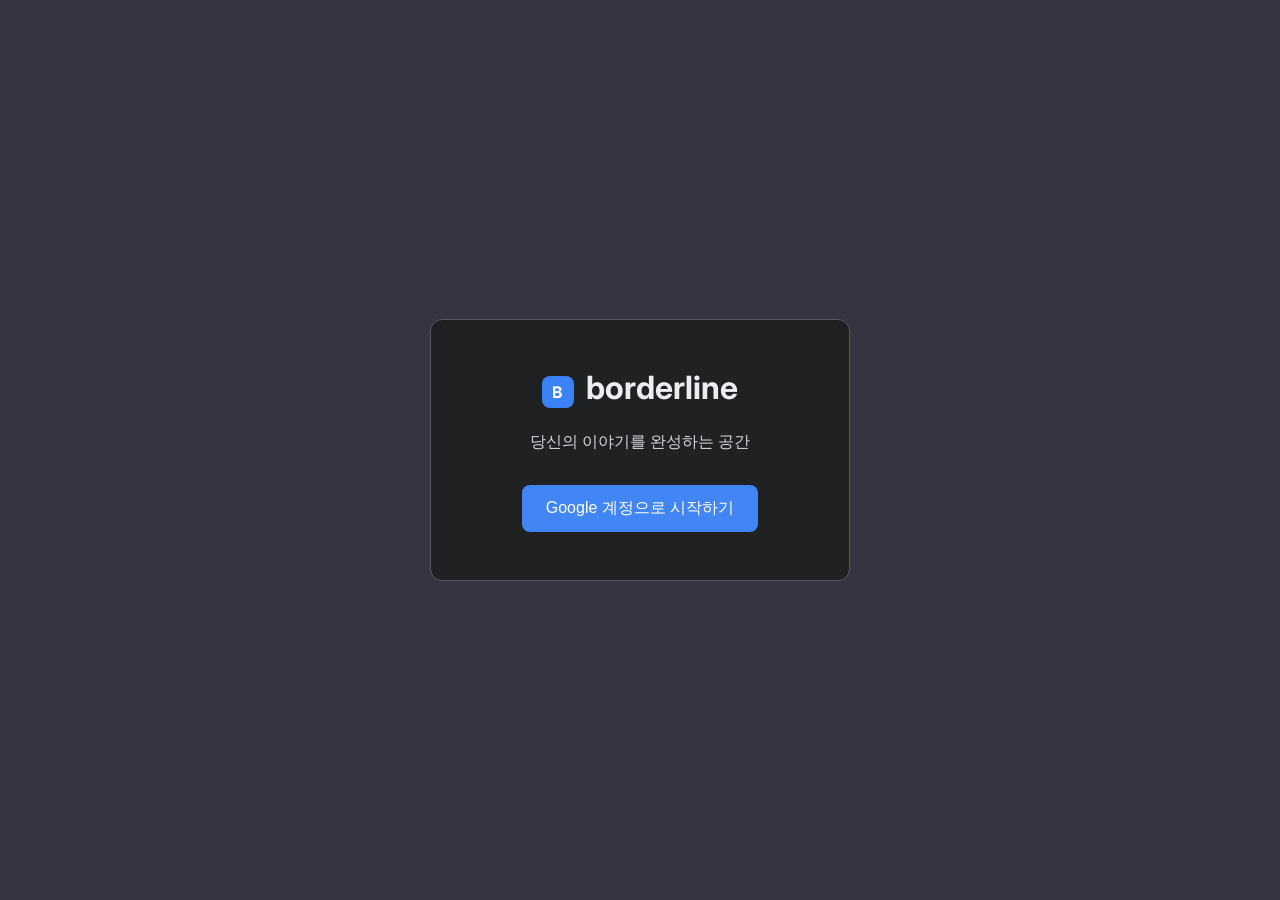
==== index/index.html @ e193ce81 "가장 최근 업데이트" ====
<!DOCTYPE html>
<html lang="ko">
<head>
    <meta charset="UTF-8">
    <meta name="viewport" content="width=device-width, initial-scale=1.0">
    <title>borderline</title>
    <link rel="stylesheet" href="style.css">
    <link href="https://fonts.googleapis.com/css2?family=Inter:wght@400;500;600;700&family=Nanum+Myeongjo:wght@400;700&display=swap" rel="stylesheet">
    <script src="https://cdnjs.cloudflare.com/ajax/libs/jspdf/2.5.1/jspdf.umd.min.js"></script>
    <script src="https://cdnjs.cloudflare.com/ajax/libs/html2canvas/1.4.1/html2canvas.min.js"></script>
    <script src="https://cdnjs.cloudflare.com/ajax/libs/dompurify/3.0.6/purify.min.js"></script>
</head>
<body>
    <div id="login-container">
        <div class="login-box">
            <div class="logo">
                <div class="logo-icon">B</div>
                <h1>borderline</h1>
            </div>
            <p>당신의 이야기를 완성하는 공간</p>
            <button id="login-btn">
                <span>Google 계정으로 시작하기</span>
            </button>
            <div id="firebase-error-message">
                <strong>Firebase 연결 실패!</strong><br>
                firebase-config.js 파일 설정을 확인해주세요.
            </div>
        </div>
    </div>

    <div id="app-container">
        <div class="overlay" id="overlay"></div>
        <nav class="sidebar" id="main-nav">
            <div class="sidebar-header">
                <div class="logo">
                    <div class="logo-icon">B</div>
                    <h2>borderline</h2>
                </div>
            </div>
            <div class="nav-tabs">
                <button class="nav-tab active" data-tab="projects">프로젝트</button>
                <button class="nav-tab" data-tab="scenes">장면</button>
                <button class="nav-tab" data-tab="characters">인물</button>
                <button class="nav-tab" data-tab="memo">메모</button>
            </div>
            <div class="nav-content">
                <div class="tab-pane active" id="projects-pane">
                    <div class="project-list" id="project-list"></div>
                </div>
                <div class="tab-pane" id="scenes-pane">
                    <div class="scene-list" id="scene-list">장면 없음</div>
                </div>
                <div class="tab-pane" id="characters-pane">
                    <div class="character-list" id="character-list">등장인물 없음</div>
                </div>
                <div class="tab-pane" id="memo-pane">
                    <textarea id="memo-editor" placeholder="메모를 입력하세요..."></textarea>
                </div>
            </div>
            <div class="sidebar-footer">
                 <button class="add-project-btn" id="add-project-btn">
                    <span>새 프로젝트 만들기</span>
                </button>
                <div class="user-profile">
                    <img id="user-photo" src="" alt="">
                    <span id="user-name"></span>
                    <button id="logout-btn" class="icon-btn" title="로그아웃">X</button>
                </div>
            </div>
        </nav>

        <main class="main-content">
            <header class="header">
                <div class="header-group">
                    <button class="icon-btn" id="toggle-nav-btn">☰</button>
                    <div id="current-project-title-wrapper">
                        <div id="current-project-title">프로젝트를 선택하세요</div>
                        <button class="icon-btn" id="rename-project-btn">✎</button>
                    </div>
                </div>
                <div class="header-group">
                    <div class="save-status" id="save-status">
                        <div class="save-indicator"></div>
                        <span></span>
                    </div>
                    <div class="zoom-controls" id="zoom-controls">
                        <button class="icon-btn" id="zoom-out-btn">-</button>
                        <button class="zoom-reset-btn" id="zoom-reset-btn">100%</button>
                        <button class="icon-btn" id="zoom-in-btn">+</button>
                    </div>
                    <button class="action-btn" id="export-btn">내보내기</button>
                </div>
            </header>

            <div class="editor-area">
                <div class="editor-toolbar">
                    <div class="format-buttons">
                        <button class="format-btn" data-type="scene-heading">장면</button>
                        <button class="format-btn" data-type="action">행동</button>
                        <button class="format-btn" data-type="character">인물</button>
                        <button class="format-btn" data-type="dialogue">대사</button>
                        <button class="format-btn" data-type="parenthetical">지시</button>
                    </div>
                </div>
                <div class="screenplay-container" id="screenplay-container">
                    <div class="screenplay-editor" id="editor" contenteditable="true" spellcheck="false"></div>
                </div>
            </div>
        </main>
    </div>

    <div class="modal-overlay" id="new-project-modal">
        <div class="modal-content">
            <h3>새 프로젝트 만들기</h3>
            <input type="text" id="new-project-name" placeholder="프로젝트 이름">
            <div class="modal-actions">
                <button class="modal-btn secondary" data-action="close">취소</button>
                <button class="modal-btn primary" id="create-project-btn">만들기</button>
            </div>
        </div>
    </div>
    <div class="modal-overlay" id="export-modal">
        <div class="modal-content">
            <h3>내보내기</h3>
            <div class="export-options">
                <button class="export-option" data-format="txt">텍스트 파일 (.txt)</button>
                <button class="export-option" data-format="pdf">PDF 문서 (.pdf)</button>
            </div>
            <div class="modal-actions">
                <button class="modal-btn secondary" data-action="close">닫기</button>
            </div>
        </div>
    </div>
    <div class="modal-overlay" id="confirm-delete-modal">
        <div class="modal-content">
            <h3>삭제 확인</h3>
            <p id="confirm-delete-message"></p>
            <div class="modal-actions">
                <button class="modal-btn secondary" data-action="close">취소</button>
                <button class="modal-btn danger" id="confirm-delete-btn">삭제</button>
            </div>
        </div>
    </div>
    <div class="modal-overlay" id="rename-project-modal">
        <div class="modal-content">
            <h3>이름 변경</h3>
            <input type="text" id="rename-project-name">
            <div class="modal-actions">
                <button class="modal-btn secondary" data-action="close">취소</button>
                <button class="modal-btn primary" id="save-rename-btn">저장</button>
            </div>
        </div>
    </div>
    
    <div id="toast-container"></div>
    
    <script type="module" src="main.js"></script>
</body>
</html>
---- index/style.css ----
/* --- 기본 & 폰트 설정 --- */
@import url('https://fonts.googleapis.com/css2?family=Inter:wght@400;500;600;700&family=Nanum+Myeongjo:wght@400;700&display=swap');

:root {
    --bg-dark-1: #202123; --bg-dark-2: #343541; --bg-dark-3: #444654;
    --text-light-1: #ececf1; --text-light-2: #d1d5db; --text-light-3: #8e8ea0;
    --accent-blue: #3b82f6; --accent-blue-hover: #60a5fa;
    --accent-red: #ef4444; --accent-yellow: #f59e0b;
    --border-color: #565869; --paper-bg: #fdfdfd;
    --font-sans: 'Inter', sans-serif; --font-serif: 'Nanum Myeongjo', serif;
}

* { margin: 0; padding: 0; box-sizing: border-box; }
body {
    font-family: var(--font-sans); background: var(--bg-dark-1);
    color: var(--text-light-1); height: 100vh; overflow: hidden;
}

/* --- 로그인 화면 --- */
#login-container {
    display: flex; flex-direction: column; align-items: center;
    justify-content: center; height: 100vh; gap: 2rem;
    background: var(--bg-dark-2);
}
.login-box {
    background: var(--bg-dark-1); padding: 3rem; border-radius: 12px;
    text-align: center; border: 1px solid var(--border-color);
    width: 90%; max-width: 420px;
}
.login-box .logo { justify-content: center; margin-bottom: 1rem; }
.login-box h1 { font-size: 2rem; margin-bottom: 0.5rem; }
.login-box p { color: var(--text-light-2); margin-bottom: 2rem; }
#login-btn {
    background: #4285F4; color: white; border: none;
    padding: 0.8rem 1.5rem; font-size: 1rem; border-radius: 8px;
    cursor: pointer; transition: background-color 0.2s;
    display: inline-flex; align-items: center; gap: 0.8rem;
}
#login-btn:hover { background: #5a95f5; }
#login-btn:disabled { background-color: #555; cursor: not-allowed; }
#login-btn svg { width: 24px; height: 24px; }
#firebase-error-message {
    display: none; color: #fca5a5; background: #450a0a;
    padding: 1rem; border-radius: 8px; margin-top: 1.5rem;
    text-align: left; max-width: 400px; border: 1px solid #7f1d1d;
}

/* --- 메인 앱 레이아웃 --- */
#app-container { display: none; height: 100vh; flex-direction: row; position: relative; }

.main-content {
    display: grid;
    grid-template-rows: 60px 1fr;
    flex-grow: 1;
    overflow: hidden;
}

.header {
    background: var(--bg-dark-2); padding: 0 1.5rem;
    border-bottom: 1px solid var(--border-color);
    display: flex; justify-content: space-between; align-items: center;
    height: 60px; flex-shrink: 0;
}
.header-group { display: flex; align-items: center; gap: 1rem; }
#current-project-title-wrapper {
    display: flex; align-items: center; gap: 0.25rem;
    padding: 0.25rem; border-radius: 6px;
    transition: background-color 0.2s;
}
#current-project-title-wrapper.editable:hover {
    background-color: var(--bg-dark-3);
}
#current-project-title {
    font-weight: 500; color: var(--text-light-2);
    white-space: nowrap; overflow: hidden; text-overflow: ellipsis; max-width: 30vw;
}
#rename-project-btn {
    visibility: hidden; opacity: 0; transition: opacity 0.2s;
}
#current-project-title-wrapper.editable:hover #rename-project-btn {
    visibility: visible; opacity: 1;
}

/* --- 사이드바 (네비게이션) --- */
.sidebar {
    width: 280px; background: var(--bg-dark-1);
    flex-shrink: 0; display: flex; flex-direction: column;
    transition: margin-left 0.3s ease; border-right: 1px solid var(--border-color);
}
.sidebar.collapsed { margin-left: -280px; }
.sidebar-header { padding: 0.75rem; border-bottom: 1px solid var(--border-color); }
.sidebar-header .logo { padding: 0.5rem; }
.nav-tabs { display: flex; border-bottom: 1px solid var(--border-color); flex-shrink: 0; }
.nav-tab {
    flex: 1; padding: 0.8rem; background: transparent; border: none;
    color: var(--text-light-2); font-size: 0.9rem; cursor: pointer;
    transition: all 0.2s;
}
.nav-tab.active { color: var(--text-light-1); background: var(--bg-dark-2); font-weight: 600; }
.nav-content { flex-grow: 1; overflow-y: auto; padding: 0.75rem; }
.tab-pane { display: none; }
.tab-pane.active { display: block; }

/* [추가] 메모 에디터 스타일 */
#memo-pane { height: 100%; }
#memo-editor {
    width: 100%;
    height: 100%;
    background-color: var(--bg-dark-2);
    border: 1px solid var(--border-color);
    border-radius: 8px;
    padding: 1rem;
    color: var(--text-light-1);
    font-family: var(--font-sans);
    font-size: 0.95rem;
    line-height: 1.6;
    resize: none;
    outline: none;
}
#memo-editor:focus {
    border-color: var(--accent-blue);
}


.project-list, .scene-list, .character-list { list-style: none; }
.project-item, .scene-item, .character-item {
    padding: 0.75rem 1rem; border-radius: 8px; cursor: pointer;
    margin-bottom: 0.25rem; display: flex; justify-content: space-between;
    align-items: center; transition: background-color 0.2s;
    white-space: nowrap; overflow: hidden; text-overflow: ellipsis;
}
.project-item:hover, .scene-item:hover, .character-item:hover { background: var(--bg-dark-2); }
.project-item.active { background: var(--bg-dark-3); }
.delete-project-btn {
    background: none; border: none; color: var(--text-light-3);
    cursor: pointer; font-size: 1.2rem; opacity: 0; transition: opacity 0.2s;
}
.project-item:hover .delete-project-btn { opacity: 1; }
.sidebar-footer {
    padding: 1rem; border-top: 1px solid var(--border-color);
    display: flex; flex-direction: column; gap: 1rem;
}
.add-project-btn {
    width: 100%; padding: 0.75rem 1rem;
    background: var(--bg-dark-3); border: 1px solid var(--border-color);
    color: var(--text-light-1); border-radius: 8px; cursor: pointer;
    display: flex; align-items: center; gap: 0.75rem;
    font-size: 0.9rem; transition: background-color 0.2s;
}
.add-project-btn:hover { background-color: var(--bg-dark-2); }
.add-project-btn svg { width: 20px; height: 20px; }
.user-profile { display: flex; align-items: center; gap: 0.8rem; width: 100%; }
.user-profile img { width: 32px; height: 32px; border-radius: 50%; }
#user-name { font-weight: 500; flex-grow: 1; }

/* --- 에디터 --- */
.editor-area {
    display: grid; grid-template-rows: auto 1fr;
    background: var(--bg-dark-2); min-height: 0; position: relative;
}
.editor-toolbar {
    padding: 0.8rem 1.5rem; background: var(--bg-dark-1);
    border-bottom: 1px solid var(--border-color);
    display: flex; align-items: center; gap: 1rem;
}
.format-buttons { display: flex; gap: 0.5rem; }
.format-btn {
    padding: 0.4rem 0.8rem; background: var(--bg-dark-3);
    border: 1px solid var(--border-color); border-radius: 6px;
    color: var(--text-light-2); font-size: 0.8rem; cursor: pointer;
}
.format-btn.active { background: var(--accent-blue); color: white; border-color: var(--accent-blue); }
.screenplay-container {
    padding: 2rem; overflow: auto;
}
.screenplay-editor {
    background: var(--paper-bg); color: #111;
    width: 8.5in; margin: 0 auto; padding: 1in;
    font-family: var(--font-serif); font-size: 12pt;
    line-height: 1.5; outline: none; min-height: 11in;
    box-shadow: 0 5px 25px rgba(0,0,0,0.3);
    transform-origin: top center;
    transition: transform 0.2s ease-in-out;
}
.element { min-height: 1.5em; }
.element:empty:not(:focus):before { content: attr(data-placeholder); color: #aaa; cursor: text; }
.scene-heading { font-weight: bold; text-transform: uppercase; margin: 1.5rem 0 1rem 0; padding-top: 1.5rem; }
.action { margin: 1rem 0; max-width: 6in; }
.character { text-align: center; margin: 1rem 0 0.2rem 0; padding-left: 2in; padding-right: 2in; }
.dialogue { max-width: 3.7in; margin: 0 auto 1rem auto; text-align: left; }
.parenthetical { max-width: 2.5in; margin: 0 auto -0.8rem auto; text-align: center; color: #666; }

/* --- 공통 컴포넌트 --- */
.icon-btn {
    background: none; border: none; color: var(--text-light-2);
    cursor: pointer; padding: 0.5rem; border-radius: 6px;
    display: flex; align-items: center; justify-content: center;
    transition: background-color 0.2s, color 0.2s;
}
.icon-btn:hover { background: var(--bg-dark-3); color: var(--text-light-1); }
.icon-btn .icon { width: 20px; height: 20px; fill: currentColor; }
.action-btn {
    padding: 0.6rem 1.2rem; background: var(--bg-dark-3);
    color: var(--text-light-1); border: 1px solid var(--border-color);
    border-radius: 8px; font-size: 0.9rem; cursor: pointer;
    display: flex; align-items: center; gap: 0.5rem;
    font-weight: 500; transition: background-color 0.2s;
}
.action-btn:hover { background-color: var(--bg-dark-1); }
.action-btn svg { width: 20px; height: 20px; }

.zoom-controls {
    display: flex; align-items: center;
    background: var(--bg-dark-1); border: 1px solid var(--border-color);
    border-radius: 8px;
}
.zoom-controls .icon-btn {
    padding: 0.6rem;
    font-size: 1.2rem;
    font-weight: bold;
    line-height: 1;
}
.zoom-controls .icon-btn:hover { background: var(--bg-dark-3); }
.zoom-reset-btn {
    background: none; border: none; color: var(--text-light-2);
    padding: 0 0.75rem; font-size: 0.8rem; cursor: pointer;
    border-left: 1px solid var(--border-color);
    border-right: 1px solid var(--border-color);
}


.tooltip-container { position: relative; }
.tooltip-content {
    display: none; position: absolute; top: 120%; left: 50%;
    transform: translateX(-50%); background: var(--bg-dark-3);
    color: var(--text-light-1); border: 1px solid var(--border-color);
    border-radius: 8px; padding: 1rem; width: 300px;
    box-shadow: 0 4px 12px rgba(0,0,0,0.3); z-index: 10;
}
.tooltip-container:hover .tooltip-content { display: block; }
.tooltip-content strong { display: block; margin-bottom: 0.75rem; }
.tooltip-content p { font-size: 0.85rem; color: var(--text-light-2); line-height: 1.5; }
.tooltip-content p:not(:last-child) { margin-bottom: 0.5rem; }

.logo { display: flex; align-items: center; gap: 0.8rem; }
.logo-icon {
    width: 32px; height: 32px; background: var(--accent-blue);
    border-radius: 8px; display: flex; align-items: center;
    justify-content: center; font-weight: bold; color: white;
}
.save-status { display: flex; align-items: center; gap: 0.5rem; color: var(--text-light-3); font-size: 0.85rem;}
.save-indicator {
    width: 8px; height: 8px; border-radius: 50%;
    background: var(--text-light-3); transition: background-color 0.3s;
}
.save-status.saving .save-indicator { background: var(--accent-yellow); }
.save-status.saved .save-indicator { background: #10b981; }

.modal-overlay {
    position: fixed; top: 0; left: 0; width: 100%; height: 100%;
    background: rgba(0,0,0,0.6); z-index: 100;
    display: none; align-items: center; justify-content: center;
    backdrop-filter: blur(4px);
    opacity: 0; transition: opacity 0.2s ease-in-out;
}
.modal-overlay.show { display: flex; opacity: 1; }
.modal-content {
    background: var(--bg-dark-2); padding: 2rem; border-radius: 12px;
    border: 1px solid var(--border-color); width: 90%; max-width: 400px;
    transform: scale(0.95); transition: transform 0.2s ease-in-out;
}
.modal-overlay.show .modal-content { transform: scale(1); }
.modal-content h3 { margin-bottom: 1rem; }
.modal-content input[type="text"], .modal-content textarea {
    width: 100%; padding: 0.8rem; background: var(--bg-dark-1);
    border: 1px solid var(--border-color); border-radius: 6px;
    color: var(--text-light-1); font-size: 1rem; margin-bottom: 1.5rem;
    resize: vertical;
}
.modal-actions { display: flex; justify-content: flex-end; gap: 1rem; }
.modal-btn {
    padding: 0.6rem 1.2rem; border-radius: 6px; border: none;
    cursor: pointer; font-weight: 500; transition: background-color 0.2s;
}
.modal-btn.secondary { background: var(--bg-dark-3); color: var(--text-light-2); }
.modal-btn.secondary:hover { background: #555; }
.modal-btn.primary { background: var(--accent-blue); color: white; }
.modal-btn.primary:hover { background: var(--accent-blue-hover); }
.modal-btn.primary:disabled { background-color: #555; cursor: not-allowed; }
.modal-btn.danger { background: var(--accent-red); color: white; }
.modal-btn.danger:hover { background: #f87171; }

.export-options { display: flex; flex-direction: column; gap: 1rem; }
.export-option {
    display: flex; align-items: center; gap: 1rem; text-align: left;
    padding: 1rem; background: var(--bg-dark-3); border: 1px solid var(--border-color);
    border-radius: 8px; color: var(--text-light-1); cursor: pointer;
}
.export-option:hover { border-color: var(--accent-blue); }
.export-icon { font-size: 2rem; }
.export-option p { color: var(--text-light-3); font-size: 0.8rem; }

/* --- 알림 (토스트) 스타일 --- */
#toast-container {
    position: fixed; bottom: 20px; right: 20px; z-index: 200;
    display: flex; flex-direction: column; gap: 10px;
}
.toast {
    background-color: var(--bg-dark-3); color: var(--text-light-1);
    padding: 12px 20px; border-radius: 8px; border: 1px solid var(--border-color);
    box-shadow: 0 4px 12px rgba(0, 0, 0, 0.3); opacity: 0;
    transform: translateX(100%); animation: slideIn 0.3s forwards, fadeOut 0.3s 2.7s forwards;
    display: flex; align-items: center; justify-content: space-between; gap: 1rem;
}
.toast.error {
    background-color: #450a0a; border-color: #7f1d1d; color: #fca5a5;
}
.toast.warning {
    background-color: #4a2c0d; border-color: #92400e; color: #fbbf24;
}
.toast-btn {
    padding: 0.4rem 0.8rem; border-radius: 6px; border: none; cursor: pointer;
    background-color: rgba(255,255,255,0.1); color: var(--text-light-1);
}
@keyframes slideIn { to { opacity: 1; transform: translateX(0); } }
@keyframes fadeOut { to { opacity: 0; transform: translateX(100%); } }

/* --- 반응형 디자인 --- */
.overlay { display: none; }
@media (max-width: 1024px) {
    .sidebar { width: 260px; }
    .screenplay-editor { width: 100%; max-width: 8.5in; padding: 1in 0.75in; }
}
@media (max-width: 768px) {
    body { -webkit-overflow-scrolling: touch; }
    .sidebar {
        position: fixed; top: 0; left: 0; height: 100%; z-index: 1000;
        transform: translateX(-100%); transition: transform 0.3s ease-in-out;
    }
    .sidebar:not(.collapsed) { transform: translateX(0); }
    .sidebar.collapsed { margin-left: 0; transform: translateX(-100%); }
    .overlay {
        display: block; position: fixed; top: 0; left: 0; width: 100%; height: 100%;
        background: rgba(0,0,0,0.5); z-index: 999; opacity: 0;
        pointer-events: none; transition: opacity 0.3s ease-in-out;
    }
    .overlay.show { opacity: 1; pointer-events: auto; }
    .header { padding: 0 0.5rem; gap: 0.5rem; }
    #current-project-title-wrapper { gap: 0; }
    #current-project-title { max-width: 35vw; font-size: 0.9rem; }
    .header-group { gap: 0.5rem; }
    .header-group .save-status span { display: none; }
    .action-btn { padding: 0.6rem; }
    .action-btn span { display: none; }
    .zoom-controls { display: none; }
    .screenplay-container { padding: 1rem; }
    .screenplay-editor {
        width: 100%; min-height: calc(100vh - 120px);
        padding: 1.5rem 1rem; font-size: 11pt; box-shadow: none;
    }
    .action, .character, .dialogue, .parenthetical {
        max-width: 100%; padding-left: 0; padding-right: 0; margin-left: auto; margin-right: auto;
    }
    .character { text-align: left; margin-left: 25%; }
    .dialogue { text-align: left; margin-left: 15%; margin-right: 15%; }
    .parenthetical { text-align: left; margin-left: 20%; }
    .editor-toolbar { padding: 0.5rem; flex-wrap: wrap; }
    .format-buttons { flex-wrap: wrap; gap: 0.25rem; }
    .format-btn { padding: 0.3rem 0.6rem; }
    .tooltip-container { display: none; }
}
.header-copyright {
    color: var(--text-light-3); font-size: 0.8rem; margin-right: 1rem;
}
@media (max-width: 768px) {
    .header-copyright { display: none; }
}
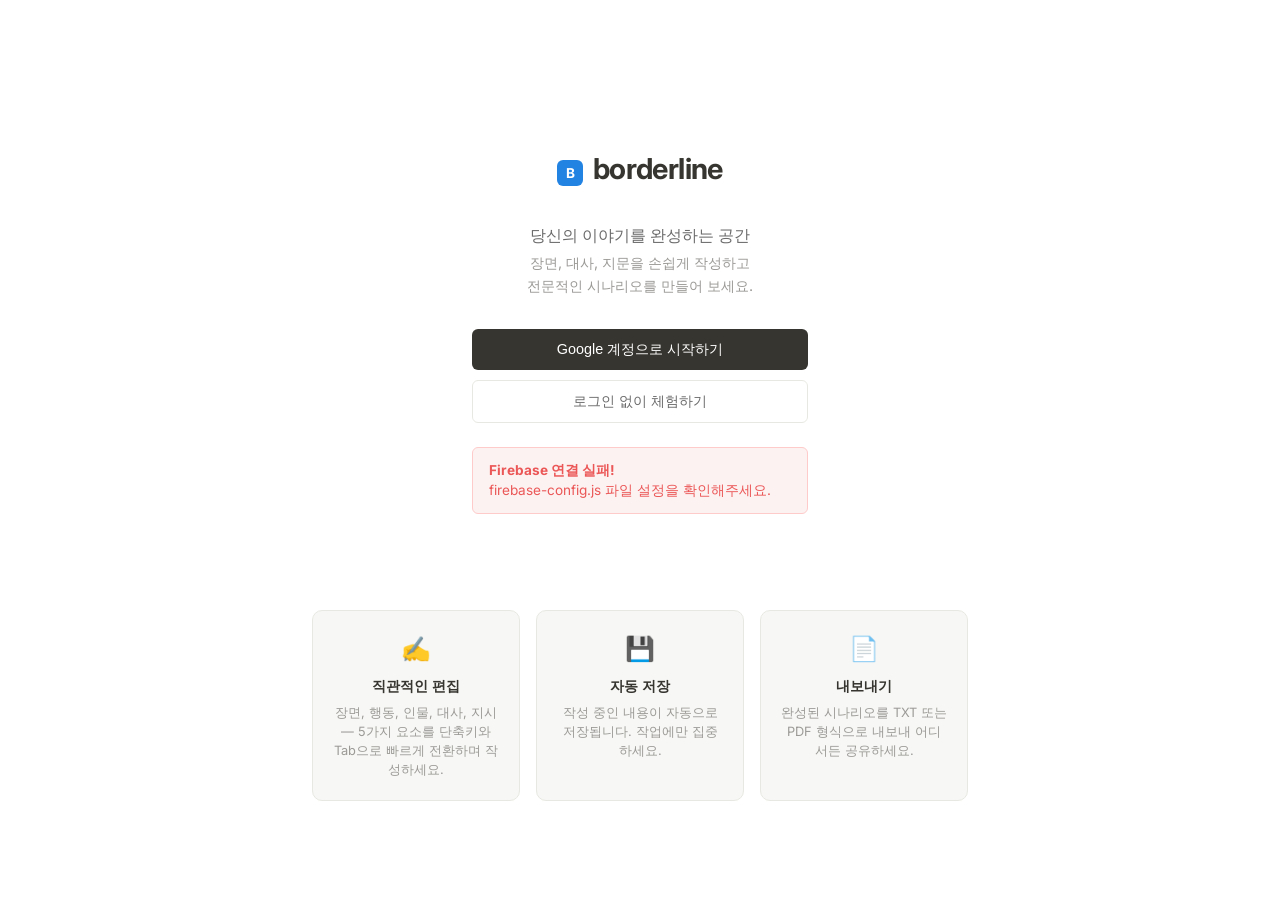
==== commit 9b589cf4: "이사 왔습니다" ====
--- a/index/index.html
+++ b/index/index.html
@@ -3,7 +3,24 @@
 <head>
     <meta charset="UTF-8">
     <meta name="viewport" content="width=device-width, initial-scale=1.0">
-    <title>borderline</title>
+    <meta name="description" content="Borderline - 당신의 이야기를 완성하는 시나리오 에디터. 장면, 대사, 지문을 손쉽게 작성하고 관리하세요.">
+    <meta name="keywords" content="시나리오, 에디터, 각본, 스크린플레이, screenplay editor, 글쓰기, 창작">
+    <meta name="author" content="Borderline">
+    <meta name="theme-color" content="#ffffff">
+
+    <!-- Open Graph -->
+    <meta property="og:type" content="website">
+    <meta property="og:title" content="Borderline — 시나리오 에디터">
+    <meta property="og:description" content="당신의 이야기를 완성하는 공간. 장면, 대사, 지문을 손쉽게 작성하고 PDF로 내보내세요.">
+    <meta property="og:site_name" content="Borderline">
+
+    <!-- Twitter Card -->
+    <meta name="twitter:card" content="summary">
+    <meta name="twitter:title" content="Borderline — 시나리오 에디터">
+    <meta name="twitter:description" content="당신의 이야기를 완성하는 공간. 장면, 대사, 지문을 손쉽게 작성하고 PDF로 내보내세요.">
+
+    <title>Borderline — 시나리오 에디터</title>
+    <link rel="icon" href="data:image/svg+xml,<svg xmlns='http://www.w3.org/2000/svg' viewBox='0 0 100 100'><rect width='100' height='100' rx='20' fill='%233b82f6'/><text x='50%25' y='55%25' dominant-baseline='middle' text-anchor='middle' font-size='60' font-weight='bold' fill='white'>B</text></svg>">
     <link rel="stylesheet" href="style.css">
     <link href="https://fonts.googleapis.com/css2?family=Inter:wght@400;500;600;700&family=Nanum+Myeongjo:wght@400;700&display=swap" rel="stylesheet">
     <script src="https://cdnjs.cloudflare.com/ajax/libs/jspdf/2.5.1/jspdf.umd.min.js"></script>
@@ -12,18 +29,45 @@
 </head>
 <body>
     <div id="login-container">
-        <div class="login-box">
-            <div class="logo">
-                <div class="logo-icon">B</div>
-                <h1>borderline</h1>
-            </div>
-            <p>당신의 이야기를 완성하는 공간</p>
-            <button id="login-btn">
-                <span>Google 계정으로 시작하기</span>
-            </button>
-            <div id="firebase-error-message">
-                <strong>Firebase 연결 실패!</strong><br>
-                firebase-config.js 파일 설정을 확인해주세요.
+        <div class="landing-page">
+            <div class="landing-hero">
+                <div class="login-box">
+                    <div class="logo">
+                        <div class="logo-icon">B</div>
+                        <h1>borderline</h1>
+                    </div>
+                    <p class="landing-tagline">당신의 이야기를 완성하는 공간</p>
+                    <p class="landing-description">장면, 대사, 지문을 손쉽게 작성하고<br>전문적인 시나리오를 만들어 보세요.</p>
+                    <div class="landing-buttons">
+                        <button id="login-btn">
+                            <span>Google 계정으로 시작하기</span>
+                        </button>
+                        <button id="guest-btn" class="guest-login-btn">
+                            <span>로그인 없이 체험하기</span>
+                        </button>
+                    </div>
+                    <div id="firebase-error-message">
+                        <strong>Firebase 연결 실패!</strong><br>
+                        firebase-config.js 파일 설정을 확인해주세요.
+                    </div>
+                </div>
+            </div>
+            <div class="landing-features">
+                <div class="feature-card">
+                    <div class="feature-icon">✍️</div>
+                    <h3>직관적인 편집</h3>
+                    <p>장면, 행동, 인물, 대사, 지시 — 5가지 요소를 단축키와 Tab으로 빠르게 전환하며 작성하세요.</p>
+                </div>
+                <div class="feature-card">
+                    <div class="feature-icon">💾</div>
+                    <h3>자동 저장</h3>
+                    <p>작성 중인 내용이 자동으로 저장됩니다. 작업에만 집중하세요.</p>
+                </div>
+                <div class="feature-card">
+                    <div class="feature-icon">📄</div>
+                    <h3>내보내기</h3>
+                    <p>완성된 시나리오를 TXT 또는 PDF 형식으로 내보내 어디서든 공유하세요.</p>
+                </div>
             </div>
         </div>
     </div>
@@ -38,7 +82,7 @@
                 </div>
             </div>
             <div class="nav-tabs">
-                <button class="nav-tab active" data-tab="projects">프로젝트</button>
+                <button class="nav-tab active" data-tab="projects">시나리오</button>
                 <button class="nav-tab" data-tab="scenes">장면</button>
                 <button class="nav-tab" data-tab="characters">인물</button>
                 <button class="nav-tab" data-tab="memo">메모</button>
@@ -59,7 +103,7 @@
             </div>
             <div class="sidebar-footer">
                  <button class="add-project-btn" id="add-project-btn">
-                    <span>새 프로젝트 만들기</span>
+                    <span>새 시나리오 추가</span>
                 </button>
                 <div class="user-profile">
                     <img id="user-photo" src="" alt="">
@@ -74,7 +118,7 @@
                 <div class="header-group">
                     <button class="icon-btn" id="toggle-nav-btn">☰</button>
                     <div id="current-project-title-wrapper">
-                        <div id="current-project-title">프로젝트를 선택하세요</div>
+                        <div id="current-project-title">시나리오를 선택하세요</div>
                         <button class="icon-btn" id="rename-project-btn">✎</button>
                     </div>
                 </div>
@@ -83,11 +127,17 @@
                         <div class="save-indicator"></div>
                         <span></span>
                     </div>
+                    <div class="undo-redo-controls">
+                        <button class="icon-btn" id="undo-btn" title="실행 취소 (Ctrl+Z)">↩</button>
+                        <button class="icon-btn" id="redo-btn" title="다시 실행 (Ctrl+Y)">↪</button>
+                    </div>
                     <div class="zoom-controls" id="zoom-controls">
                         <button class="icon-btn" id="zoom-out-btn">-</button>
                         <button class="zoom-reset-btn" id="zoom-reset-btn">100%</button>
                         <button class="icon-btn" id="zoom-in-btn">+</button>
                     </div>
+                    <button class="icon-btn" id="theme-toggle-btn" title="테마 전환">☀</button>
+                    <button class="icon-btn" id="help-btn" title="단축키 도움말">?</button>
                     <button class="action-btn" id="export-btn">내보내기</button>
                 </div>
             </header>
@@ -101,6 +151,8 @@
                         <button class="format-btn" data-type="dialogue">대사</button>
                         <button class="format-btn" data-type="parenthetical">지시</button>
                     </div>
+                    <span class="toolbar-divider"></span>
+                    <span class="toolbar-hint" id="toolbar-hint">Enter로 다음 형식 자동 전환</span>
                 </div>
                 <div class="screenplay-container" id="screenplay-container">
                     <div class="screenplay-editor" id="editor" contenteditable="true" spellcheck="false"></div>
@@ -111,11 +163,11 @@
 
     <div class="modal-overlay" id="new-project-modal">
         <div class="modal-content">
-            <h3>새 프로젝트 만들기</h3>
-            <input type="text" id="new-project-name" placeholder="프로젝트 이름">
+            <h3>새 시나리오 추가</h3>
+            <input type="text" id="new-project-name" placeholder="시나리오 이름">
             <div class="modal-actions">
                 <button class="modal-btn secondary" data-action="close">취소</button>
-                <button class="modal-btn primary" id="create-project-btn">만들기</button>
+                <button class="modal-btn primary" id="create-project-btn">추가</button>
             </div>
         </div>
     </div>
@@ -153,6 +205,39 @@
     </div>
     
     <div id="toast-container"></div>
+
+    <!-- 단축키 도움말 모달 -->
+    <div class="modal-overlay" id="help-modal">
+        <div class="modal-content help-modal-content">
+            <h3>키보드 단축키</h3>
+            <div class="shortcut-list">
+                <div class="shortcut-group">
+                    <h4>요소 전환</h4>
+                    <div class="shortcut-item"><kbd>Ctrl</kbd>+<kbd>1</kbd><span>장면</span></div>
+                    <div class="shortcut-item"><kbd>Ctrl</kbd>+<kbd>2</kbd><span>행동</span></div>
+                    <div class="shortcut-item"><kbd>Ctrl</kbd>+<kbd>3</kbd><span>인물</span></div>
+                    <div class="shortcut-item"><kbd>Ctrl</kbd>+<kbd>4</kbd><span>대사</span></div>
+                    <div class="shortcut-item"><kbd>Ctrl</kbd>+<kbd>5</kbd><span>지시</span></div>
+                    <div class="shortcut-item"><kbd>Tab</kbd><span>요소 타입 순환</span></div>
+                </div>
+                <div class="shortcut-group">
+                    <h4>편집</h4>
+                    <div class="shortcut-item"><kbd>Enter</kbd><span>다음 추천 요소 추가</span></div>
+                    <div class="shortcut-item"><kbd>Shift</kbd>+<kbd>Enter</kbd><span>같은 타입으로 줄바꿈</span></div>
+                    <div class="shortcut-item"><kbd>Backspace</kbd><span>빈 요소 삭제</span></div>
+                    <div class="shortcut-item"><kbd>Ctrl</kbd>+<kbd>Z</kbd><span>실행 취소</span></div>
+                    <div class="shortcut-item"><kbd>Ctrl</kbd>+<kbd>Y</kbd><span>다시 실행</span></div>
+                </div>
+                <div class="shortcut-group">
+                    <h4>Enter 자동 전환 순서</h4>
+                    <div class="shortcut-item"><span style="color:var(--text-primary)">장면 → 행동 → 인물 → 대사 → 인물 → ...</span></div>
+                </div>
+            </div>
+            <div class="modal-actions">
+                <button class="modal-btn secondary" data-action="close">닫기</button>
+            </div>
+        </div>
+    </div>
     
     <script type="module" src="main.js"></script>
 </body>
--- a/index/style.css
+++ b/index/style.css
@@ -1,377 +1,1046 @@
-/* --- 기본 & 폰트 설정 --- */
+/* ============================
+   Borderline — 미니멀 시나리오 에디터
+   Notion-inspired minimalist design
+   ============================ */
+
 @import url('https://fonts.googleapis.com/css2?family=Inter:wght@400;500;600;700&family=Nanum+Myeongjo:wght@400;700&display=swap');
 
+/* --- 커스텀 프로퍼티 --- */
 :root {
-    --bg-dark-1: #202123; --bg-dark-2: #343541; --bg-dark-3: #444654;
-    --text-light-1: #ececf1; --text-light-2: #d1d5db; --text-light-3: #8e8ea0;
-    --accent-blue: #3b82f6; --accent-blue-hover: #60a5fa;
-    --accent-red: #ef4444; --accent-yellow: #f59e0b;
-    --border-color: #565869; --paper-bg: #fdfdfd;
-    --font-sans: 'Inter', sans-serif; --font-serif: 'Nanum Myeongjo', serif;
-}
-
-* { margin: 0; padding: 0; box-sizing: border-box; }
+    --bg-primary: #ffffff;
+    --bg-secondary: #f7f7f5;
+    --bg-tertiary: #f0f0ee;
+    --bg-hover: #efefef;
+    --bg-active: #e8e8e5;
+    --text-primary: #37352f;
+    --text-secondary: #6b6b6b;
+    --text-tertiary: #9b9a97;
+    --text-placeholder: #b4b4b0;
+    --border-color: #e8e8e3;
+    --border-light: #f0f0ee;
+    --accent: #2383e2;
+    --accent-hover: #1b6ec2;
+    --accent-bg: #e8f0fe;
+    --red: #eb5757;
+    --yellow: #dfab01;
+    --green: #0f7b6c;
+    --paper-bg: #ffffff;
+    --shadow-sm: 0 1px 2px rgba(0,0,0,0.04);
+    --shadow-md: 0 2px 8px rgba(0,0,0,0.06);
+    --shadow-lg: 0 4px 16px rgba(0,0,0,0.08);
+    --radius-sm: 4px;
+    --radius-md: 6px;
+    --radius-lg: 10px;
+    --font-sans: 'Inter', -apple-system, BlinkMacSystemFont, sans-serif;
+    --font-serif: 'Nanum Myeongjo', serif;
+    --transition: 120ms ease;
+}
+
+/* --- 다크 테마 --- */
+body.dark-theme {
+    --bg-primary: #191919;
+    --bg-secondary: #202020;
+    --bg-tertiary: #2d2d2d;
+    --bg-hover: #2d2d2d;
+    --bg-active: #363636;
+    --text-primary: #e3e3e1;
+    --text-secondary: #9b9a97;
+    --text-tertiary: #6b6b6b;
+    --text-placeholder: #505050;
+    --border-color: #2d2d2d;
+    --border-light: #252525;
+    --accent: #529cca;
+    --accent-hover: #6daedb;
+    --accent-bg: #1c3a52;
+    --paper-bg: #1e1e1e;
+    --shadow-sm: 0 1px 2px rgba(0,0,0,0.2);
+    --shadow-md: 0 2px 8px rgba(0,0,0,0.25);
+    --shadow-lg: 0 4px 16px rgba(0,0,0,0.3);
+}
+
+/* --- 리셋 --- */
+*, *::before, *::after { margin: 0; padding: 0; box-sizing: border-box; }
+
 body {
-    font-family: var(--font-sans); background: var(--bg-dark-1);
-    color: var(--text-light-1); height: 100vh; overflow: hidden;
-}
-
-/* --- 로그인 화면 --- */
+    font-family: var(--font-sans);
+    background: var(--bg-secondary);
+    color: var(--text-primary);
+    height: 100vh;
+    overflow: hidden;
+    font-size: 14px;
+    line-height: 1.5;
+    -webkit-font-smoothing: antialiased;
+}
+
+/* --- 로그인 / 랜딩 페이지 --- */
 #login-container {
-    display: flex; flex-direction: column; align-items: center;
-    justify-content: center; height: 100vh; gap: 2rem;
-    background: var(--bg-dark-2);
-}
+    display: flex;
+    flex-direction: column;
+    align-items: center;
+    justify-content: center;
+    height: 100vh;
+    background: var(--bg-primary);
+    overflow-y: auto;
+}
+
+.landing-page {
+    width: 100%;
+    max-width: 720px;
+    padding: 2rem;
+    display: flex;
+    flex-direction: column;
+    align-items: center;
+    gap: 3rem;
+}
+
+.landing-hero { text-align: center; width: 100%; }
+
 .login-box {
-    background: var(--bg-dark-1); padding: 3rem; border-radius: 12px;
-    text-align: center; border: 1px solid var(--border-color);
-    width: 90%; max-width: 420px;
-}
-.login-box .logo { justify-content: center; margin-bottom: 1rem; }
-.login-box h1 { font-size: 2rem; margin-bottom: 0.5rem; }
-.login-box p { color: var(--text-light-2); margin-bottom: 2rem; }
+    padding: 3rem 2rem;
+    text-align: center;
+    width: 90%;
+    max-width: 400px;
+    margin: 0 auto;
+}
+
+.login-box .logo { justify-content: center; margin-bottom: 1.5rem; }
+.login-box h1 {
+    font-size: 1.8rem;
+    font-weight: 700;
+    letter-spacing: -0.02em;
+    margin-bottom: 0.5rem;
+    color: var(--text-primary);
+}
+
+.landing-tagline {
+    font-size: 1rem;
+    color: var(--text-secondary);
+    margin-bottom: 0.25rem !important;
+    font-weight: 400;
+}
+
+.landing-description {
+    font-size: 0.9rem;
+    color: var(--text-tertiary);
+    margin-bottom: 2rem !important;
+    line-height: 1.6;
+}
+
+.landing-buttons {
+    display: flex;
+    flex-direction: column;
+    gap: 0.6rem;
+}
+
 #login-btn {
-    background: #4285F4; color: white; border: none;
-    padding: 0.8rem 1.5rem; font-size: 1rem; border-radius: 8px;
-    cursor: pointer; transition: background-color 0.2s;
-    display: inline-flex; align-items: center; gap: 0.8rem;
-}
-#login-btn:hover { background: #5a95f5; }
-#login-btn:disabled { background-color: #555; cursor: not-allowed; }
-#login-btn svg { width: 24px; height: 24px; }
+    background: var(--text-primary);
+    color: var(--bg-primary);
+    border: none;
+    padding: 0.7rem 1.5rem;
+    font-size: 0.9rem;
+    font-weight: 500;
+    border-radius: var(--radius-md);
+    cursor: pointer;
+    transition: opacity var(--transition);
+    display: inline-flex;
+    align-items: center;
+    justify-content: center;
+    gap: 0.6rem;
+}
+#login-btn:hover { opacity: 0.85; }
+#login-btn:disabled { opacity: 0.4; cursor: not-allowed; }
+
+.guest-login-btn {
+    background: transparent;
+    color: var(--text-secondary);
+    border: 1px solid var(--border-color);
+    padding: 0.7rem 1.5rem;
+    font-size: 0.9rem;
+    font-weight: 500;
+    border-radius: var(--radius-md);
+    cursor: pointer;
+    transition: all var(--transition);
+    display: inline-flex;
+    align-items: center;
+    justify-content: center;
+    gap: 0.6rem;
+}
+.guest-login-btn:hover {
+    background: var(--bg-hover);
+    color: var(--text-primary);
+}
+
 #firebase-error-message {
-    display: none; color: #fca5a5; background: #450a0a;
-    padding: 1rem; border-radius: 8px; margin-top: 1.5rem;
-    text-align: left; max-width: 400px; border: 1px solid #7f1d1d;
+    display: none;
+    color: var(--red);
+    background: #fdf2f2;
+    padding: 0.75rem 1rem;
+    border-radius: var(--radius-md);
+    margin-top: 1.5rem;
+    text-align: left;
+    max-width: 400px;
+    font-size: 0.85rem;
+    border: 1px solid #fecaca;
+}
+body.dark-theme #firebase-error-message {
+    background: #2d1a1a;
+    border-color: #5c2a2a;
+}
+
+/* 랜딩 기능 카드 */
+.landing-features {
+    display: grid;
+    grid-template-columns: repeat(3, 1fr);
+    gap: 1rem;
+    width: 100%;
+    max-width: 720px;
+}
+
+.feature-card {
+    background: var(--bg-secondary);
+    border: 1px solid var(--border-color);
+    border-radius: var(--radius-lg);
+    padding: 1.25rem;
+    text-align: center;
+    transition: border-color var(--transition);
+}
+.feature-card:hover { border-color: var(--text-tertiary); }
+.feature-icon { font-size: 1.5rem; margin-bottom: 0.5rem; }
+.feature-card h3 {
+    font-size: 0.9rem;
+    font-weight: 600;
+    margin-bottom: 0.4rem;
+    color: var(--text-primary);
+}
+.feature-card p {
+    font-size: 0.8rem;
+    color: var(--text-tertiary);
+    line-height: 1.5;
 }
 
 /* --- 메인 앱 레이아웃 --- */
-#app-container { display: none; height: 100vh; flex-direction: row; position: relative; }
+#app-container {
+    display: none;
+    height: 100vh;
+    flex-direction: row;
+    position: relative;
+}
 
 .main-content {
     display: grid;
-    grid-template-rows: 60px 1fr;
+    grid-template-rows: 46px 1fr;
     flex-grow: 1;
     overflow: hidden;
-}
-
+    background: var(--bg-secondary);
+}
+
+/* --- 헤더 --- */
 .header {
-    background: var(--bg-dark-2); padding: 0 1.5rem;
+    background: var(--bg-primary);
+    padding: 0 0.75rem;
     border-bottom: 1px solid var(--border-color);
-    display: flex; justify-content: space-between; align-items: center;
-    height: 60px; flex-shrink: 0;
-}
-.header-group { display: flex; align-items: center; gap: 1rem; }
+    display: flex;
+    justify-content: space-between;
+    align-items: center;
+    height: 46px;
+    flex-shrink: 0;
+}
+
+.header-group {
+    display: flex;
+    align-items: center;
+    gap: 0.25rem;
+}
+
 #current-project-title-wrapper {
-    display: flex; align-items: center; gap: 0.25rem;
-    padding: 0.25rem; border-radius: 6px;
-    transition: background-color 0.2s;
+    display: flex;
+    align-items: center;
+    gap: 0;
+    padding: 0.2rem 0.4rem;
+    border-radius: var(--radius-sm);
+    transition: background-color var(--transition);
 }
 #current-project-title-wrapper.editable:hover {
-    background-color: var(--bg-dark-3);
-}
+    background-color: var(--bg-hover);
+}
+
 #current-project-title {
-    font-weight: 500; color: var(--text-light-2);
-    white-space: nowrap; overflow: hidden; text-overflow: ellipsis; max-width: 30vw;
-}
+    font-weight: 500;
+    font-size: 0.9rem;
+    color: var(--text-primary);
+    white-space: nowrap;
+    overflow: hidden;
+    text-overflow: ellipsis;
+    max-width: 30vw;
+}
+
 #rename-project-btn {
-    visibility: hidden; opacity: 0; transition: opacity 0.2s;
+    visibility: hidden;
+    opacity: 0;
+    transition: opacity var(--transition);
+    font-size: 0.8rem;
 }
 #current-project-title-wrapper.editable:hover #rename-project-btn {
-    visibility: visible; opacity: 1;
-}
-
-/* --- 사이드바 (네비게이션) --- */
+    visibility: visible;
+    opacity: 1;
+}
+
+/* --- 사이드바 --- */
 .sidebar {
-    width: 280px; background: var(--bg-dark-1);
-    flex-shrink: 0; display: flex; flex-direction: column;
-    transition: margin-left 0.3s ease; border-right: 1px solid var(--border-color);
-}
-.sidebar.collapsed { margin-left: -280px; }
-.sidebar-header { padding: 0.75rem; border-bottom: 1px solid var(--border-color); }
-.sidebar-header .logo { padding: 0.5rem; }
-.nav-tabs { display: flex; border-bottom: 1px solid var(--border-color); flex-shrink: 0; }
+    width: 260px;
+    background: var(--bg-primary);
+    flex-shrink: 0;
+    display: flex;
+    flex-direction: column;
+    transition: margin-left 0.2s ease;
+    border-right: 1px solid var(--border-color);
+}
+.sidebar.collapsed { margin-left: -260px; }
+
+.sidebar-header {
+    padding: 0.6rem 0.75rem;
+    border-bottom: 1px solid var(--border-color);
+}
+.sidebar-header .logo { padding: 0.25rem; }
+
+/* 사이드바 탭 */
+.nav-tabs {
+    display: flex;
+    border-bottom: 1px solid var(--border-color);
+    flex-shrink: 0;
+    padding: 0 0.5rem;
+    gap: 0;
+}
+
 .nav-tab {
-    flex: 1; padding: 0.8rem; background: transparent; border: none;
-    color: var(--text-light-2); font-size: 0.9rem; cursor: pointer;
-    transition: all 0.2s;
-}
-.nav-tab.active { color: var(--text-light-1); background: var(--bg-dark-2); font-weight: 600; }
-.nav-content { flex-grow: 1; overflow-y: auto; padding: 0.75rem; }
+    flex: 1;
+    padding: 0.55rem 0.3rem;
+    background: transparent;
+    border: none;
+    border-bottom: 2px solid transparent;
+    color: var(--text-tertiary);
+    font-size: 0.8rem;
+    font-weight: 500;
+    cursor: pointer;
+    transition: all var(--transition);
+    white-space: nowrap;
+}
+.nav-tab:hover { color: var(--text-secondary); }
+.nav-tab.active {
+    color: var(--text-primary);
+    border-bottom-color: var(--text-primary);
+    font-weight: 600;
+}
+
+.nav-content {
+    flex-grow: 1;
+    overflow-y: auto;
+    padding: 0.5rem;
+}
+
 .tab-pane { display: none; }
 .tab-pane.active { display: block; }
 
-/* [추가] 메모 에디터 스타일 */
+/* 메모 에디터 */
 #memo-pane { height: 100%; }
 #memo-editor {
     width: 100%;
     height: 100%;
-    background-color: var(--bg-dark-2);
+    background-color: transparent;
     border: 1px solid var(--border-color);
-    border-radius: 8px;
-    padding: 1rem;
-    color: var(--text-light-1);
+    border-radius: var(--radius-md);
+    padding: 0.75rem;
+    color: var(--text-primary);
     font-family: var(--font-sans);
-    font-size: 0.95rem;
+    font-size: 0.85rem;
     line-height: 1.6;
     resize: none;
     outline: none;
-}
-#memo-editor:focus {
-    border-color: var(--accent-blue);
-}
-
-
+    transition: border-color var(--transition);
+}
+#memo-editor:focus { border-color: var(--accent); }
+
+/* 사이드바 목록 아이템 */
 .project-list, .scene-list, .character-list { list-style: none; }
+.empty-list-message {
+    color: var(--text-tertiary);
+    font-size: 0.8rem;
+    text-align: center;
+    padding: 1.5rem 0;
+}
+
 .project-item, .scene-item, .character-item {
-    padding: 0.75rem 1rem; border-radius: 8px; cursor: pointer;
-    margin-bottom: 0.25rem; display: flex; justify-content: space-between;
-    align-items: center; transition: background-color 0.2s;
-    white-space: nowrap; overflow: hidden; text-overflow: ellipsis;
-}
-.project-item:hover, .scene-item:hover, .character-item:hover { background: var(--bg-dark-2); }
-.project-item.active { background: var(--bg-dark-3); }
+    padding: 0.45rem 0.6rem;
+    border-radius: var(--radius-sm);
+    cursor: pointer;
+    margin-bottom: 1px;
+    display: flex;
+    justify-content: space-between;
+    align-items: center;
+    transition: background-color 80ms ease;
+    white-space: nowrap;
+    overflow: hidden;
+    text-overflow: ellipsis;
+    font-size: 0.85rem;
+    color: var(--text-secondary);
+}
+.project-item:hover, .scene-item:hover, .character-item:hover {
+    background: var(--bg-hover);
+    color: var(--text-primary);
+}
+.project-item.active {
+    background: var(--bg-active);
+    color: var(--text-primary);
+    font-weight: 500;
+}
+
 .delete-project-btn {
-    background: none; border: none; color: var(--text-light-3);
-    cursor: pointer; font-size: 1.2rem; opacity: 0; transition: opacity 0.2s;
+    background: none;
+    border: none;
+    color: var(--text-tertiary);
+    cursor: pointer;
+    font-size: 1rem;
+    opacity: 0;
+    transition: opacity 80ms ease;
+    padding: 0 0.2rem;
+    line-height: 1;
 }
 .project-item:hover .delete-project-btn { opacity: 1; }
+
+/* 사이드바 푸터 */
 .sidebar-footer {
-    padding: 1rem; border-top: 1px solid var(--border-color);
-    display: flex; flex-direction: column; gap: 1rem;
-}
+    padding: 0.6rem;
+    border-top: 1px solid var(--border-color);
+    display: flex;
+    flex-direction: column;
+    gap: 0.5rem;
+}
+
 .add-project-btn {
-    width: 100%; padding: 0.75rem 1rem;
-    background: var(--bg-dark-3); border: 1px solid var(--border-color);
-    color: var(--text-light-1); border-radius: 8px; cursor: pointer;
-    display: flex; align-items: center; gap: 0.75rem;
-    font-size: 0.9rem; transition: background-color 0.2s;
-}
-.add-project-btn:hover { background-color: var(--bg-dark-2); }
-.add-project-btn svg { width: 20px; height: 20px; }
-.user-profile { display: flex; align-items: center; gap: 0.8rem; width: 100%; }
-.user-profile img { width: 32px; height: 32px; border-radius: 50%; }
-#user-name { font-weight: 500; flex-grow: 1; }
-
-/* --- 에디터 --- */
+    width: 100%;
+    padding: 0.5rem 0.75rem;
+    background: transparent;
+    border: 1px dashed var(--border-color);
+    color: var(--text-secondary);
+    border-radius: var(--radius-md);
+    cursor: pointer;
+    display: flex;
+    align-items: center;
+    gap: 0.5rem;
+    font-size: 0.85rem;
+    font-weight: 500;
+    transition: all var(--transition);
+}
+.add-project-btn:hover {
+    background-color: var(--bg-hover);
+    color: var(--text-primary);
+    border-color: var(--text-tertiary);
+}
+
+.user-profile {
+    display: flex;
+    align-items: center;
+    gap: 0.5rem;
+    width: 100%;
+    padding: 0.25rem;
+}
+.user-profile img {
+    width: 24px;
+    height: 24px;
+    border-radius: 50%;
+}
+#user-name {
+    font-weight: 500;
+    font-size: 0.8rem;
+    flex-grow: 1;
+    color: var(--text-secondary);
+}
+
+/* --- 에디터 영역 --- */
 .editor-area {
-    display: grid; grid-template-rows: auto 1fr;
-    background: var(--bg-dark-2); min-height: 0; position: relative;
-}
+    display: grid;
+    grid-template-rows: auto 1fr;
+    background: var(--bg-secondary);
+    min-height: 0;
+    position: relative;
+}
+
+/* 에디터 툴바 */
 .editor-toolbar {
-    padding: 0.8rem 1.5rem; background: var(--bg-dark-1);
+    padding: 0.4rem 1rem;
+    background: var(--bg-primary);
     border-bottom: 1px solid var(--border-color);
-    display: flex; align-items: center; gap: 1rem;
-}
-.format-buttons { display: flex; gap: 0.5rem; }
+    display: flex;
+    align-items: center;
+    gap: 0.75rem;
+}
+
+.format-buttons { display: flex; gap: 2px; }
+
 .format-btn {
-    padding: 0.4rem 0.8rem; background: var(--bg-dark-3);
-    border: 1px solid var(--border-color); border-radius: 6px;
-    color: var(--text-light-2); font-size: 0.8rem; cursor: pointer;
-}
-.format-btn.active { background: var(--accent-blue); color: white; border-color: var(--accent-blue); }
+    padding: 0.3rem 0.65rem;
+    background: transparent;
+    border: none;
+    border-radius: var(--radius-sm);
+    color: var(--text-tertiary);
+    font-size: 0.8rem;
+    font-weight: 500;
+    cursor: pointer;
+    transition: all 80ms ease;
+}
+.format-btn:hover {
+    background: var(--bg-hover);
+    color: var(--text-primary);
+}
+.format-btn.active {
+    background: var(--accent-bg);
+    color: var(--accent);
+    font-weight: 600;
+}
+
+.toolbar-divider {
+    width: 1px;
+    height: 16px;
+    background: var(--border-color);
+    flex-shrink: 0;
+}
+
+.toolbar-hint {
+    font-size: 0.75rem;
+    color: var(--text-tertiary);
+    white-space: nowrap;
+}
+
+/* 에디터 컨테이너 */
 .screenplay-container {
-    padding: 2rem; overflow: auto;
-}
+    padding: 1.5rem;
+    overflow: auto;
+}
+
 .screenplay-editor {
-    background: var(--paper-bg); color: #111;
-    width: 8.5in; margin: 0 auto; padding: 1in;
-    font-family: var(--font-serif); font-size: 12pt;
-    line-height: 1.5; outline: none; min-height: 11in;
-    box-shadow: 0 5px 25px rgba(0,0,0,0.3);
+    background: var(--paper-bg);
+    color: var(--text-primary);
+    width: 8.5in;
+    margin: 0 auto;
+    padding: 1in;
+    font-family: var(--font-serif);
+    font-size: 12pt;
+    line-height: 1.6;
+    outline: none;
+    min-height: 11in;
+    box-shadow: var(--shadow-md);
+    border-radius: 2px;
     transform-origin: top center;
     transition: transform 0.2s ease-in-out;
 }
-.element { min-height: 1.5em; }
-.element:empty:not(:focus):before { content: attr(data-placeholder); color: #aaa; cursor: text; }
-.scene-heading { font-weight: bold; text-transform: uppercase; margin: 1.5rem 0 1rem 0; padding-top: 1.5rem; }
+
+body.dark-theme .screenplay-editor {
+    color: #e3e3e1;
+    box-shadow: var(--shadow-lg);
+}
+
+/* 시나리오 요소 */
+.element {
+    min-height: 1.5em;
+    transition: background-color 80ms ease;
+    border-radius: 2px;
+    padding: 1px 2px;
+}
+
+.element:focus {
+    background-color: rgba(55, 53, 47, 0.03);
+}
+body.dark-theme .element:focus {
+    background-color: rgba(255, 255, 255, 0.03);
+}
+
+.element:empty:not(:focus):before {
+    content: attr(data-placeholder);
+    color: var(--text-placeholder);
+    cursor: text;
+}
+
+.scene-heading {
+    font-weight: bold;
+    text-transform: uppercase;
+    margin: 1.5rem 0 1rem 0;
+    padding-top: 1.5rem;
+    border-top: 1px solid var(--border-light);
+}
+.scene-heading:first-child { border-top: none; padding-top: 0; }
+
 .action { margin: 1rem 0; max-width: 6in; }
-.character { text-align: center; margin: 1rem 0 0.2rem 0; padding-left: 2in; padding-right: 2in; }
-.dialogue { max-width: 3.7in; margin: 0 auto 1rem auto; text-align: left; }
-.parenthetical { max-width: 2.5in; margin: 0 auto -0.8rem auto; text-align: center; color: #666; }
+
+.character {
+    text-align: center;
+    margin: 1rem 0 0.2rem 0;
+    padding-left: 2in;
+    padding-right: 2in;
+    font-weight: 600;
+}
+
+.dialogue {
+    max-width: 3.7in;
+    margin: 0 auto 1rem auto;
+    text-align: left;
+}
+
+.parenthetical {
+    max-width: 2.5in;
+    margin: 0 auto -0.8rem auto;
+    text-align: center;
+    color: var(--text-secondary);
+    font-style: italic;
+}
 
 /* --- 공통 컴포넌트 --- */
+
+/* 아이콘 버튼 */
 .icon-btn {
-    background: none; border: none; color: var(--text-light-2);
-    cursor: pointer; padding: 0.5rem; border-radius: 6px;
-    display: flex; align-items: center; justify-content: center;
-    transition: background-color 0.2s, color 0.2s;
-}
-.icon-btn:hover { background: var(--bg-dark-3); color: var(--text-light-1); }
-.icon-btn .icon { width: 20px; height: 20px; fill: currentColor; }
+    background: none;
+    border: none;
+    color: var(--text-tertiary);
+    cursor: pointer;
+    padding: 0.35rem;
+    border-radius: var(--radius-sm);
+    display: flex;
+    align-items: center;
+    justify-content: center;
+    transition: all 80ms ease;
+    font-size: 0.9rem;
+    line-height: 1;
+}
+.icon-btn:hover {
+    background: var(--bg-hover);
+    color: var(--text-primary);
+}
+
+/* 액션 버튼 */
 .action-btn {
-    padding: 0.6rem 1.2rem; background: var(--bg-dark-3);
-    color: var(--text-light-1); border: 1px solid var(--border-color);
-    border-radius: 8px; font-size: 0.9rem; cursor: pointer;
-    display: flex; align-items: center; gap: 0.5rem;
-    font-weight: 500; transition: background-color 0.2s;
-}
-.action-btn:hover { background-color: var(--bg-dark-1); }
-.action-btn svg { width: 20px; height: 20px; }
-
+    padding: 0.4rem 0.8rem;
+    background: var(--text-primary);
+    color: var(--bg-primary);
+    border: none;
+    border-radius: var(--radius-md);
+    font-size: 0.8rem;
+    font-weight: 500;
+    cursor: pointer;
+    display: flex;
+    align-items: center;
+    gap: 0.4rem;
+    transition: opacity var(--transition);
+}
+.action-btn:hover { opacity: 0.85; }
+
+/* 줌 컨트롤 */
 .zoom-controls {
-    display: flex; align-items: center;
-    background: var(--bg-dark-1); border: 1px solid var(--border-color);
-    border-radius: 8px;
+    display: flex;
+    align-items: center;
+    background: var(--bg-primary);
+    border: 1px solid var(--border-color);
+    border-radius: var(--radius-md);
 }
 .zoom-controls .icon-btn {
-    padding: 0.6rem;
-    font-size: 1.2rem;
-    font-weight: bold;
-    line-height: 1;
-}
-.zoom-controls .icon-btn:hover { background: var(--bg-dark-3); }
+    padding: 0.3rem 0.5rem;
+    font-size: 0.85rem;
+    font-weight: 600;
+}
 .zoom-reset-btn {
-    background: none; border: none; color: var(--text-light-2);
-    padding: 0 0.75rem; font-size: 0.8rem; cursor: pointer;
+    background: none;
+    border: none;
+    color: var(--text-secondary);
+    padding: 0 0.5rem;
+    font-size: 0.75rem;
+    cursor: pointer;
     border-left: 1px solid var(--border-color);
     border-right: 1px solid var(--border-color);
 }
 
-
-.tooltip-container { position: relative; }
-.tooltip-content {
-    display: none; position: absolute; top: 120%; left: 50%;
-    transform: translateX(-50%); background: var(--bg-dark-3);
-    color: var(--text-light-1); border: 1px solid var(--border-color);
-    border-radius: 8px; padding: 1rem; width: 300px;
-    box-shadow: 0 4px 12px rgba(0,0,0,0.3); z-index: 10;
-}
-.tooltip-container:hover .tooltip-content { display: block; }
-.tooltip-content strong { display: block; margin-bottom: 0.75rem; }
-.tooltip-content p { font-size: 0.85rem; color: var(--text-light-2); line-height: 1.5; }
-.tooltip-content p:not(:last-child) { margin-bottom: 0.5rem; }
-
-.logo { display: flex; align-items: center; gap: 0.8rem; }
+/* Undo/Redo */
+.undo-redo-controls { display: flex; gap: 0; }
+.undo-redo-controls .icon-btn { font-size: 0.95rem; }
+.undo-redo-controls .icon-btn:disabled {
+    opacity: 0.2;
+    cursor: not-allowed;
+}
+.undo-redo-controls .icon-btn:disabled:hover {
+    background: none;
+}
+
+/* 로고 */
+.logo { display: flex; align-items: center; gap: 0.6rem; }
 .logo-icon {
-    width: 32px; height: 32px; background: var(--accent-blue);
-    border-radius: 8px; display: flex; align-items: center;
-    justify-content: center; font-weight: bold; color: white;
-}
-.save-status { display: flex; align-items: center; gap: 0.5rem; color: var(--text-light-3); font-size: 0.85rem;}
+    width: 26px;
+    height: 26px;
+    background: var(--accent);
+    border-radius: var(--radius-md);
+    display: flex;
+    align-items: center;
+    justify-content: center;
+    font-weight: 700;
+    font-size: 0.85rem;
+    color: white;
+}
+
+/* 저장 상태 */
+.save-status {
+    display: flex;
+    align-items: center;
+    gap: 0.35rem;
+    color: var(--text-tertiary);
+    font-size: 0.75rem;
+}
 .save-indicator {
-    width: 8px; height: 8px; border-radius: 50%;
-    background: var(--text-light-3); transition: background-color 0.3s;
-}
-.save-status.saving .save-indicator { background: var(--accent-yellow); }
-.save-status.saved .save-indicator { background: #10b981; }
-
+    width: 6px;
+    height: 6px;
+    border-radius: 50%;
+    background: var(--text-tertiary);
+    transition: background-color 0.3s;
+}
+.save-status.saving .save-indicator { background: var(--yellow); }
+.save-status.saved .save-indicator { background: var(--green); }
+
+/* 테마 / 도움말 버튼 */
+#theme-toggle-btn { font-size: 0.95rem; }
+#help-btn {
+    font-size: 0.75rem;
+    font-weight: 700;
+    width: 24px;
+    height: 24px;
+    border-radius: 50%;
+    border: 1px solid var(--border-color);
+    color: var(--text-tertiary);
+}
+#help-btn:hover {
+    border-color: var(--text-secondary);
+    color: var(--text-primary);
+}
+
+/* --- 모달 --- */
 .modal-overlay {
-    position: fixed; top: 0; left: 0; width: 100%; height: 100%;
-    background: rgba(0,0,0,0.6); z-index: 100;
-    display: none; align-items: center; justify-content: center;
-    backdrop-filter: blur(4px);
-    opacity: 0; transition: opacity 0.2s ease-in-out;
+    position: fixed;
+    top: 0;
+    left: 0;
+    width: 100%;
+    height: 100%;
+    background: rgba(0, 0, 0, 0.4);
+    z-index: 100;
+    display: none;
+    align-items: center;
+    justify-content: center;
+    backdrop-filter: blur(2px);
+    opacity: 0;
+    transition: opacity 0.15s ease;
 }
 .modal-overlay.show { display: flex; opacity: 1; }
+
 .modal-content {
-    background: var(--bg-dark-2); padding: 2rem; border-radius: 12px;
-    border: 1px solid var(--border-color); width: 90%; max-width: 400px;
-    transform: scale(0.95); transition: transform 0.2s ease-in-out;
+    background: var(--bg-primary);
+    padding: 1.5rem;
+    border-radius: var(--radius-lg);
+    border: 1px solid var(--border-color);
+    width: 90%;
+    max-width: 380px;
+    box-shadow: var(--shadow-lg);
+    transform: scale(0.97);
+    transition: transform 0.15s ease;
 }
 .modal-overlay.show .modal-content { transform: scale(1); }
-.modal-content h3 { margin-bottom: 1rem; }
-.modal-content input[type="text"], .modal-content textarea {
-    width: 100%; padding: 0.8rem; background: var(--bg-dark-1);
-    border: 1px solid var(--border-color); border-radius: 6px;
-    color: var(--text-light-1); font-size: 1rem; margin-bottom: 1.5rem;
+
+.modal-content h3 {
+    font-size: 1rem;
+    font-weight: 600;
+    margin-bottom: 1rem;
+    color: var(--text-primary);
+}
+
+.modal-content input[type="text"],
+.modal-content textarea {
+    width: 100%;
+    padding: 0.6rem 0.8rem;
+    background: var(--bg-secondary);
+    border: 1px solid var(--border-color);
+    border-radius: var(--radius-md);
+    color: var(--text-primary);
+    font-size: 0.9rem;
+    margin-bottom: 1.25rem;
     resize: vertical;
-}
-.modal-actions { display: flex; justify-content: flex-end; gap: 1rem; }
+    outline: none;
+    transition: border-color var(--transition);
+    font-family: var(--font-sans);
+}
+.modal-content input[type="text"]:focus,
+.modal-content textarea:focus {
+    border-color: var(--accent);
+}
+
+.modal-actions {
+    display: flex;
+    justify-content: flex-end;
+    gap: 0.5rem;
+}
+
 .modal-btn {
-    padding: 0.6rem 1.2rem; border-radius: 6px; border: none;
-    cursor: pointer; font-weight: 500; transition: background-color 0.2s;
-}
-.modal-btn.secondary { background: var(--bg-dark-3); color: var(--text-light-2); }
-.modal-btn.secondary:hover { background: #555; }
-.modal-btn.primary { background: var(--accent-blue); color: white; }
-.modal-btn.primary:hover { background: var(--accent-blue-hover); }
-.modal-btn.primary:disabled { background-color: #555; cursor: not-allowed; }
-.modal-btn.danger { background: var(--accent-red); color: white; }
-.modal-btn.danger:hover { background: #f87171; }
-
-.export-options { display: flex; flex-direction: column; gap: 1rem; }
+    padding: 0.5rem 1rem;
+    border-radius: var(--radius-md);
+    border: none;
+    cursor: pointer;
+    font-weight: 500;
+    font-size: 0.85rem;
+    transition: all var(--transition);
+    font-family: var(--font-sans);
+}
+.modal-btn.secondary {
+    background: var(--bg-tertiary);
+    color: var(--text-secondary);
+}
+.modal-btn.secondary:hover {
+    background: var(--bg-active);
+    color: var(--text-primary);
+}
+.modal-btn.primary {
+    background: var(--accent);
+    color: white;
+}
+.modal-btn.primary:hover { background: var(--accent-hover); }
+.modal-btn.primary:disabled { opacity: 0.4; cursor: not-allowed; }
+.modal-btn.danger { background: var(--red); color: white; }
+.modal-btn.danger:hover { opacity: 0.9; }
+
+/* 내보내기 모달 */
+.export-options {
+    display: flex;
+    flex-direction: column;
+    gap: 0.5rem;
+    margin-bottom: 1rem;
+}
 .export-option {
-    display: flex; align-items: center; gap: 1rem; text-align: left;
-    padding: 1rem; background: var(--bg-dark-3); border: 1px solid var(--border-color);
-    border-radius: 8px; color: var(--text-light-1); cursor: pointer;
-}
-.export-option:hover { border-color: var(--accent-blue); }
-.export-icon { font-size: 2rem; }
-.export-option p { color: var(--text-light-3); font-size: 0.8rem; }
-
-/* --- 알림 (토스트) 스타일 --- */
+    display: flex;
+    align-items: center;
+    gap: 0.75rem;
+    text-align: left;
+    padding: 0.75rem;
+    background: var(--bg-secondary);
+    border: 1px solid var(--border-color);
+    border-radius: var(--radius-md);
+    color: var(--text-primary);
+    cursor: pointer;
+    font-size: 0.85rem;
+    font-weight: 500;
+    transition: all var(--transition);
+    font-family: var(--font-sans);
+}
+.export-option:hover {
+    border-color: var(--accent);
+    background: var(--accent-bg);
+}
+
+/* 단축키 도움말 모달 */
+.help-modal-content { max-width: 440px; }
+.shortcut-list {
+    display: flex;
+    flex-direction: column;
+    gap: 1.25rem;
+    margin-bottom: 1.25rem;
+}
+.shortcut-group h4 {
+    font-size: 0.75rem;
+    color: var(--text-tertiary);
+    text-transform: uppercase;
+    letter-spacing: 0.06em;
+    margin-bottom: 0.5rem;
+    padding-bottom: 0.4rem;
+    border-bottom: 1px solid var(--border-color);
+}
+.shortcut-item {
+    display: flex;
+    justify-content: space-between;
+    align-items: center;
+    padding: 0.3rem 0;
+    font-size: 0.85rem;
+}
+.shortcut-item span { color: var(--text-secondary); }
+
+kbd {
+    background: var(--bg-secondary);
+    border: 1px solid var(--border-color);
+    border-radius: 3px;
+    padding: 0.15rem 0.45rem;
+    font-size: 0.75rem;
+    font-family: var(--font-sans);
+    color: var(--text-primary);
+    box-shadow: 0 1px 0 var(--border-color);
+}
+
+/* --- 토스트 알림 --- */
 #toast-container {
-    position: fixed; bottom: 20px; right: 20px; z-index: 200;
-    display: flex; flex-direction: column; gap: 10px;
-}
+    position: fixed;
+    bottom: 16px;
+    right: 16px;
+    z-index: 200;
+    display: flex;
+    flex-direction: column;
+    gap: 8px;
+}
+
 .toast {
-    background-color: var(--bg-dark-3); color: var(--text-light-1);
-    padding: 12px 20px; border-radius: 8px; border: 1px solid var(--border-color);
-    box-shadow: 0 4px 12px rgba(0, 0, 0, 0.3); opacity: 0;
-    transform: translateX(100%); animation: slideIn 0.3s forwards, fadeOut 0.3s 2.7s forwards;
-    display: flex; align-items: center; justify-content: space-between; gap: 1rem;
+    background-color: var(--bg-primary);
+    color: var(--text-primary);
+    padding: 0.6rem 1rem;
+    border-radius: var(--radius-md);
+    border: 1px solid var(--border-color);
+    box-shadow: var(--shadow-md);
+    opacity: 0;
+    transform: translateY(8px);
+    animation: toastIn 0.2s forwards, toastOut 0.2s 2.8s forwards;
+    font-size: 0.85rem;
 }
 .toast.error {
-    background-color: #450a0a; border-color: #7f1d1d; color: #fca5a5;
+    border-color: var(--red);
+    color: var(--red);
 }
 .toast.warning {
-    background-color: #4a2c0d; border-color: #92400e; color: #fbbf24;
-}
-.toast-btn {
-    padding: 0.4rem 0.8rem; border-radius: 6px; border: none; cursor: pointer;
-    background-color: rgba(255,255,255,0.1); color: var(--text-light-1);
-}
-@keyframes slideIn { to { opacity: 1; transform: translateX(0); } }
-@keyframes fadeOut { to { opacity: 0; transform: translateX(100%); } }
-
-/* --- 반응형 디자인 --- */
+    border-color: var(--yellow);
+    color: var(--yellow);
+}
+
+@keyframes toastIn {
+    to { opacity: 1; transform: translateY(0); }
+}
+@keyframes toastOut {
+    to { opacity: 0; transform: translateY(8px); }
+}
+
+/* --- 게스트 모드 배너 --- */
+.guest-banner {
+    background: #fefce8;
+    color: #713f12;
+    padding: 0.35rem 1rem;
+    text-align: center;
+    font-size: 0.8rem;
+    display: flex;
+    align-items: center;
+    justify-content: center;
+    gap: 0.75rem;
+    border-bottom: 1px solid #fde68a;
+}
+body.dark-theme .guest-banner {
+    background: #2d2305;
+    color: #fbbf24;
+    border-bottom-color: #4a3a0a;
+}
+.guest-banner button {
+    background: #713f12;
+    color: #fefce8;
+    border: none;
+    padding: 0.2rem 0.6rem;
+    border-radius: var(--radius-sm);
+    cursor: pointer;
+    font-size: 0.75rem;
+    font-weight: 500;
+}
+body.dark-theme .guest-banner button {
+    background: #fbbf24;
+    color: #1a1a1a;
+}
+
+/* --- 오버레이 --- */
 .overlay { display: none; }
+
+/* --- 반응형 --- */
 @media (max-width: 1024px) {
-    .sidebar { width: 260px; }
-    .screenplay-editor { width: 100%; max-width: 8.5in; padding: 1in 0.75in; }
-}
+    .sidebar { width: 240px; }
+    .sidebar.collapsed { margin-left: -240px; }
+    .screenplay-editor {
+        width: 100%;
+        max-width: 8.5in;
+        padding: 0.75in;
+    }
+}
+
 @media (max-width: 768px) {
     body { -webkit-overflow-scrolling: touch; }
+
     .sidebar {
-        position: fixed; top: 0; left: 0; height: 100%; z-index: 1000;
-        transform: translateX(-100%); transition: transform 0.3s ease-in-out;
+        position: fixed;
+        top: 0;
+        left: 0;
+        width: 280px;
+        height: 100%;
+        z-index: 1000;
+        transform: translateX(-100%);
+        transition: transform 0.2s ease;
     }
     .sidebar:not(.collapsed) { transform: translateX(0); }
     .sidebar.collapsed { margin-left: 0; transform: translateX(-100%); }
+
     .overlay {
-        display: block; position: fixed; top: 0; left: 0; width: 100%; height: 100%;
-        background: rgba(0,0,0,0.5); z-index: 999; opacity: 0;
-        pointer-events: none; transition: opacity 0.3s ease-in-out;
+        display: block;
+        position: fixed;
+        top: 0;
+        left: 0;
+        width: 100%;
+        height: 100%;
+        background: rgba(0,0,0,0.3);
+        z-index: 999;
+        opacity: 0;
+        pointer-events: none;
+        transition: opacity 0.2s ease;
     }
     .overlay.show { opacity: 1; pointer-events: auto; }
-    .header { padding: 0 0.5rem; gap: 0.5rem; }
-    #current-project-title-wrapper { gap: 0; }
-    #current-project-title { max-width: 35vw; font-size: 0.9rem; }
-    .header-group { gap: 0.5rem; }
+
+    .header { padding: 0 0.5rem; }
+    #current-project-title { max-width: 35vw; font-size: 0.85rem; }
+    .header-group { gap: 0.15rem; }
     .header-group .save-status span { display: none; }
-    .action-btn { padding: 0.6rem; }
+    .action-btn { padding: 0.35rem 0.5rem; font-size: 0.75rem; }
     .action-btn span { display: none; }
     .zoom-controls { display: none; }
-    .screenplay-container { padding: 1rem; }
+    .undo-redo-controls { display: none; }
+
+    .screenplay-container { padding: 0.5rem; }
     .screenplay-editor {
-        width: 100%; min-height: calc(100vh - 120px);
-        padding: 1.5rem 1rem; font-size: 11pt; box-shadow: none;
+        width: 100%;
+        min-height: calc(100vh - 100px);
+        padding: 1rem;
+        font-size: 11pt;
+        box-shadow: none;
+        border-radius: 0;
     }
+
     .action, .character, .dialogue, .parenthetical {
-        max-width: 100%; padding-left: 0; padding-right: 0; margin-left: auto; margin-right: auto;
+        max-width: 100%;
+        padding-left: 0;
+        padding-right: 0;
+        margin-left: auto;
+        margin-right: auto;
     }
     .character { text-align: left; margin-left: 25%; }
-    .dialogue { text-align: left; margin-left: 15%; margin-right: 15%; }
-    .parenthetical { text-align: left; margin-left: 20%; }
-    .editor-toolbar { padding: 0.5rem; flex-wrap: wrap; }
-    .format-buttons { flex-wrap: wrap; gap: 0.25rem; }
-    .format-btn { padding: 0.3rem 0.6rem; }
-    .tooltip-container { display: none; }
-}
-.header-copyright {
-    color: var(--text-light-3); font-size: 0.8rem; margin-right: 1rem;
-}
-@media (max-width: 768px) {
-    .header-copyright { display: none; }
-}+    .dialogue { text-align: left; margin-left: 10%; margin-right: 10%; }
+    .parenthetical { text-align: left; margin-left: 15%; }
+
+    .editor-toolbar { padding: 0.35rem 0.5rem; flex-wrap: wrap; }
+    .format-buttons { flex-wrap: wrap; gap: 1px; }
+    .format-btn { padding: 0.25rem 0.5rem; font-size: 0.75rem; }
+    .toolbar-divider, .toolbar-hint { display: none; }
+
+    .landing-features { grid-template-columns: 1fr; gap: 0.75rem; }
+    .landing-page { padding: 1rem; gap: 2rem; }
+}
+
+/* 스크롤바 스타일 */
+::-webkit-scrollbar { width: 8px; height: 8px; }
+::-webkit-scrollbar-track { background: transparent; }
+::-webkit-scrollbar-thumb {
+    background: var(--border-color);
+    border-radius: 4px;
+}
+::-webkit-scrollbar-thumb:hover {
+    background: var(--text-tertiary);
+}
+
+/* 선택 영역 */
+::selection {
+    background: var(--accent-bg);
+    color: var(--text-primary);
+}
